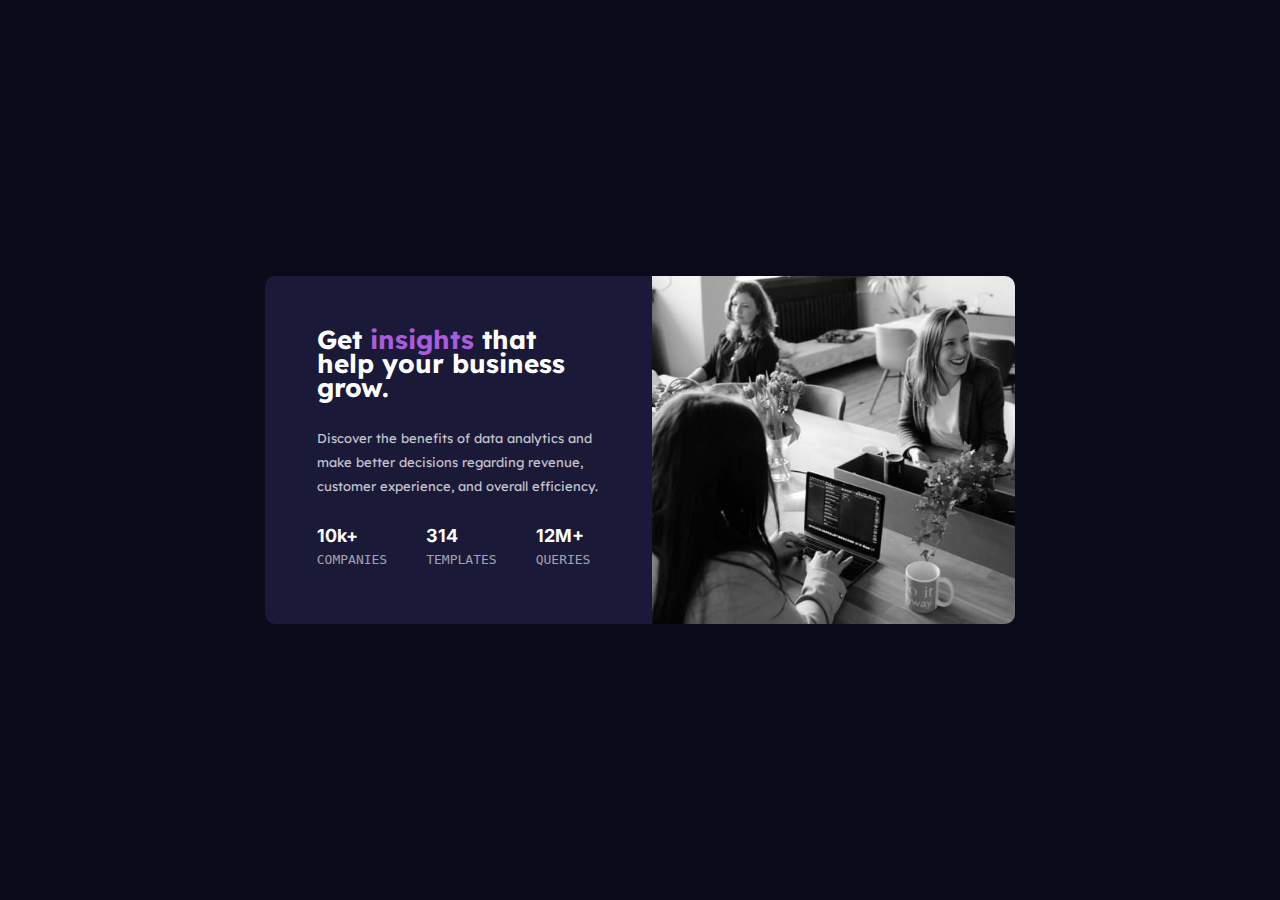
==== index.html @ f73cc8b2 "first commit" ====
<!DOCTYPE html>
<html lang="en">
<head>
  <meta charset="UTF-8">
  <meta name="viewport" content="width=device-width, initial-scale=1.0"> <!-- displays site properly based on user's device -->

  <link rel="icon" type="image/png" sizes="32x32" href="./images/favicon-32x32.png">
  <link rel="stylesheet" href="style/style.css">

  <link rel="preconnect" href="https://fonts.googleapis.com">
  <link rel="preconnect" href="https://fonts.gstatic.com" crossorigin>
  <link href="https://fonts.googleapis.com/css2?family=Inter:wght@400;700&family=Lexend+Deca&display=swap" rel="stylesheet">
  <title>Frontend Mentor | Stats preview card component</title>

  
</head>
<body>
  <main>
    <div class="wrapper">
      <div class="wrap-one">
        <picture>
          <source media="(min-width: 616px)" srcset="./images/image-header-desktop.jpg">
          <source srcset="./images/image-header-mobile.jpg">
          <img src="images/image-header-desktop.jpg" alt="female programmers">
        </picture>
      </div>

      <div class="wrap-two">
        <h1>Get <span>insights</span> that help your business grow.</h1>
        <P class="paragraph">Discover the benefits of data analytics and make better decisions regarding revenue, customer 
          experience, and overall efficiency.</P>

          <div class="sats">
            <di>
              <p class="sats-nums"> 10k+</p>
              <pre class="sats-names">COMPANIES</pre>
            </di>
            <div>
              <p class="sats-nums">314</p>
              <pre class="sats-names">TEMPLATES</pre>
            </div>
            <div>
              <p class="sats-nums">12M+</p>
              <pre class="sats-names">QUERIES</pre>
            </div>
          </div>
      </div>
    </div>
  </main>

  
</body>
</html>
---- style/style.css ----
* {
    margin: 0;
    padding: 0;
    box-sizing: border-box;
}

:root {
    --Very-dark-blue: hsl(233, 47%, 7%);
    --Dark-desaturated-blue: hsl(244, 38%, 16%);
    --Soft-violet: hsl(277, 64%, 61%);
    --White: hsl(0, 0%, 100%);
    --Slightly-transparent-white: hsla(0, 0%, 100%, 0.75);
    --Slightly-transparent-white-sats: hsla(0, 0%, 100%, 0.6);
}

body {
    min-height: 100vh;
    display: flex;
    justify-content: center;
    align-items: center;
    background-color: var(--Very-dark-blue);
    color: var(--White);
    font-size: .8125rem;
    line-height: 1.5rem;
    
}

.wrapper {
    max-width: 300px;
    width: 95%;
    background-color: var(--Dark-desaturated-blue);
    border-radius: 10px;
    overflow: hidden;
    text-align: center;
    margin: 2em;
    
    font-family: 'Lexend Deca', sans-serif;
}

.wrap-two {
    padding: 2em;
}

h1 {
    margin-bottom: 1em;
}

img {
    width: 100%;
}

span {
    color: var(--Soft-violet);
}

.paragraph {
    font-weight: 400;
    color: var(--Slightly-transparent-white);
}

.sats {
    font-family: 'Inter', sans-serif;
    display: flex;
    flex-direction: column;
    gap: 2em;
    margin-top: 2em;
    color: var(--Slightly-transparent-white-sats);
}

.sats-nums {
    font-weight: 700;
    font-size: 18px;
    color: var(--White);
}

@media only screen and (min-width: 616px) {
    .wrapper {
        max-width: 790px;
        margin: 0 auto;
        display: flex;
        flex-direction: row-reverse;
     text-align: left;
    }

    .wrap-two {
        width: 70%;
        padding: 4em;
    }

    img {
        height: 100%;
        object-fit: cover;
    }

    .sats {
        display: flex;
        flex-direction: row;
        gap: 3em;
        /* margin-top: 3em; */
    }
}
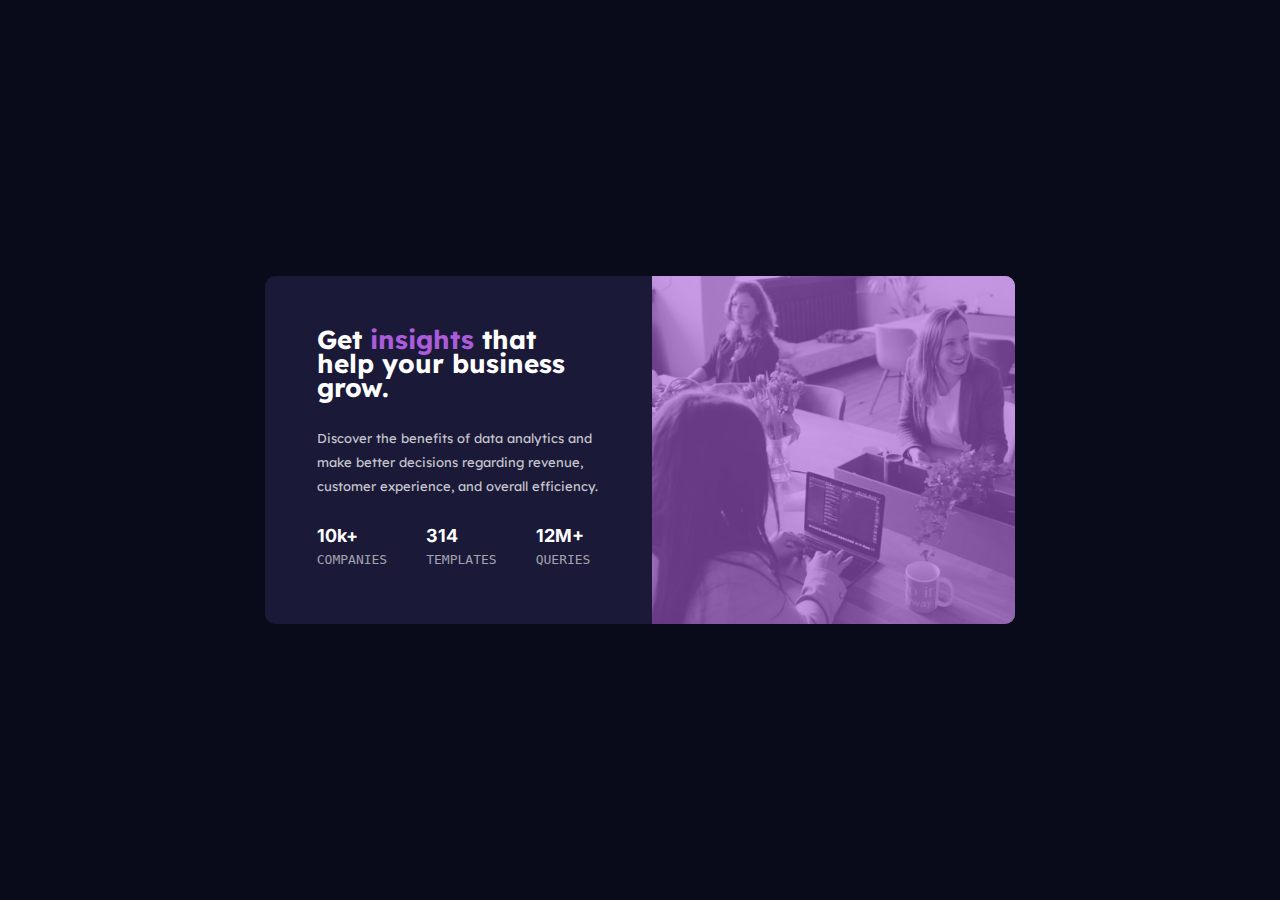
==== commit 3bc1d53b: "last" ====
--- a/index.html
+++ b/index.html
@@ -21,8 +21,9 @@
         <picture>
           <source media="(min-width: 616px)" srcset="./images/image-header-desktop.jpg">
           <source srcset="./images/image-header-mobile.jpg">
-          <img src="images/image-header-desktop.jpg" alt="female programmers">
+          <img src="images/image-header-desktop.jpg" alt="">
         </picture>
+        <div class="background-img"></div>
       </div>
 
       <div class="wrap-two">
--- a/style/style.css
+++ b/style/style.css
@@ -48,7 +48,17 @@
 img {
     width: 100%;
 }
-
+.wrap-one{
+    position: relative;
+}
+.background-img {
+    background-color: var(--Soft-violet);
+    width: 100%;
+    height: 100%;
+    position: absolute;
+    top: 0;
+    opacity: 0.6;
+}
 span {
     color: var(--Soft-violet);
 }
@@ -96,6 +106,5 @@
         display: flex;
         flex-direction: row;
         gap: 3em;
-        /* margin-top: 3em; */
     }
 }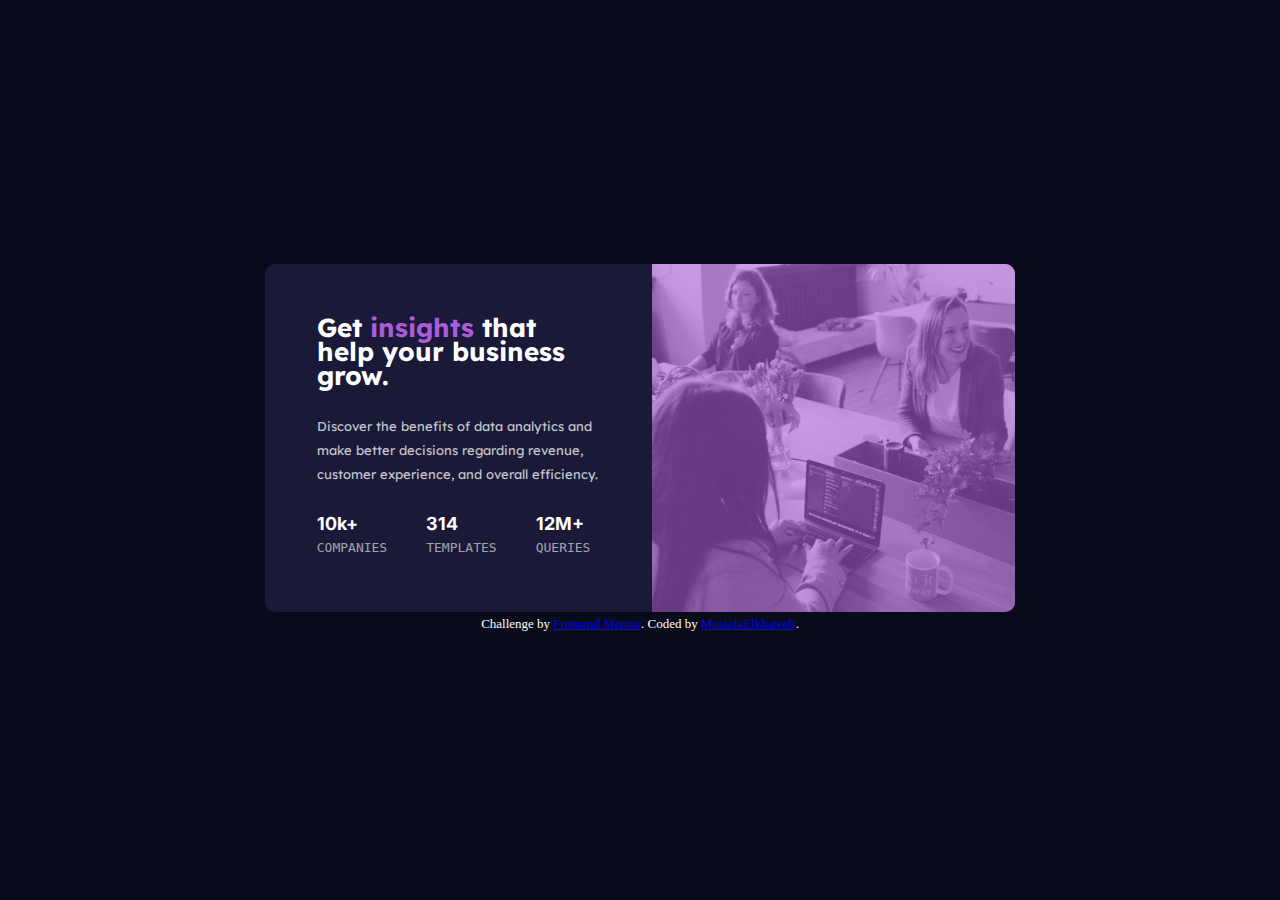
==== commit d2aaf59b: "second commit" ====
--- a/index.html
+++ b/index.html
@@ -18,11 +18,9 @@
   <main>
     <div class="wrapper">
       <div class="wrap-one">
-        <picture>
-          <source media="(min-width: 616px)" srcset="./images/image-header-desktop.jpg">
-          <source srcset="./images/image-header-mobile.jpg">
-          <img src="images/image-header-desktop.jpg" alt="">
-        </picture>
+        <div class="img">
+        <img src="images/image-header-desktop.jpg" class="IMg" alt="">
+        </div>
         <div class="background-img"></div>
       </div>
 
@@ -32,10 +30,10 @@
           experience, and overall efficiency.</P>
 
           <div class="sats">
-            <di>
+            <div>
               <p class="sats-nums"> 10k+</p>
               <pre class="sats-names">COMPANIES</pre>
-            </di>
+            </div>
             <div>
               <p class="sats-nums">314</p>
               <pre class="sats-names">TEMPLATES</pre>
@@ -49,6 +47,9 @@
     </div>
   </main>
 
-  
+  <footer class="attribution">
+    Challenge by <a href="https://www.frontendmentor.io?ref=challenge" target="_blank">Frontend Mentor</a>. 
+    Coded by <a href="https://github.com/melkhateeb193">MostafaElkhateeb</a>.
+   </footer>  
 </body>
 </html>--- a/style/style.css
+++ b/style/style.css
@@ -18,6 +18,7 @@
     display: flex;
     justify-content: center;
     align-items: center;
+    flex-direction: column;
     background-color: var(--Very-dark-blue);
     color: var(--White);
     font-size: .8125rem;
@@ -33,7 +34,6 @@
     overflow: hidden;
     text-align: center;
     margin: 2em;
-    
     font-family: 'Lexend Deca', sans-serif;
 }
 
@@ -45,8 +45,9 @@
     margin-bottom: 1em;
 }
 
-img {
+.IMg , .img {
     width: 100%;
+    height: 100%    ;
 }
 .wrap-one{
     position: relative;
@@ -82,14 +83,17 @@
     font-size: 18px;
     color: var(--White);
 }
-
+picture{
+    height: 100%;
+    width: 100%;
+}
 @media only screen and (min-width: 616px) {
     .wrapper {
         max-width: 790px;
         margin: 0 auto;
         display: flex;
         flex-direction: row-reverse;
-     text-align: left;
+          text-align: left;
     }
 
     .wrap-two {
@@ -97,7 +101,7 @@
         padding: 4em;
     }
 
-    img {
+    IMg {
         height: 100%;
         object-fit: cover;
     }
@@ -107,4 +111,5 @@
         flex-direction: row;
         gap: 3em;
     }
+   
 }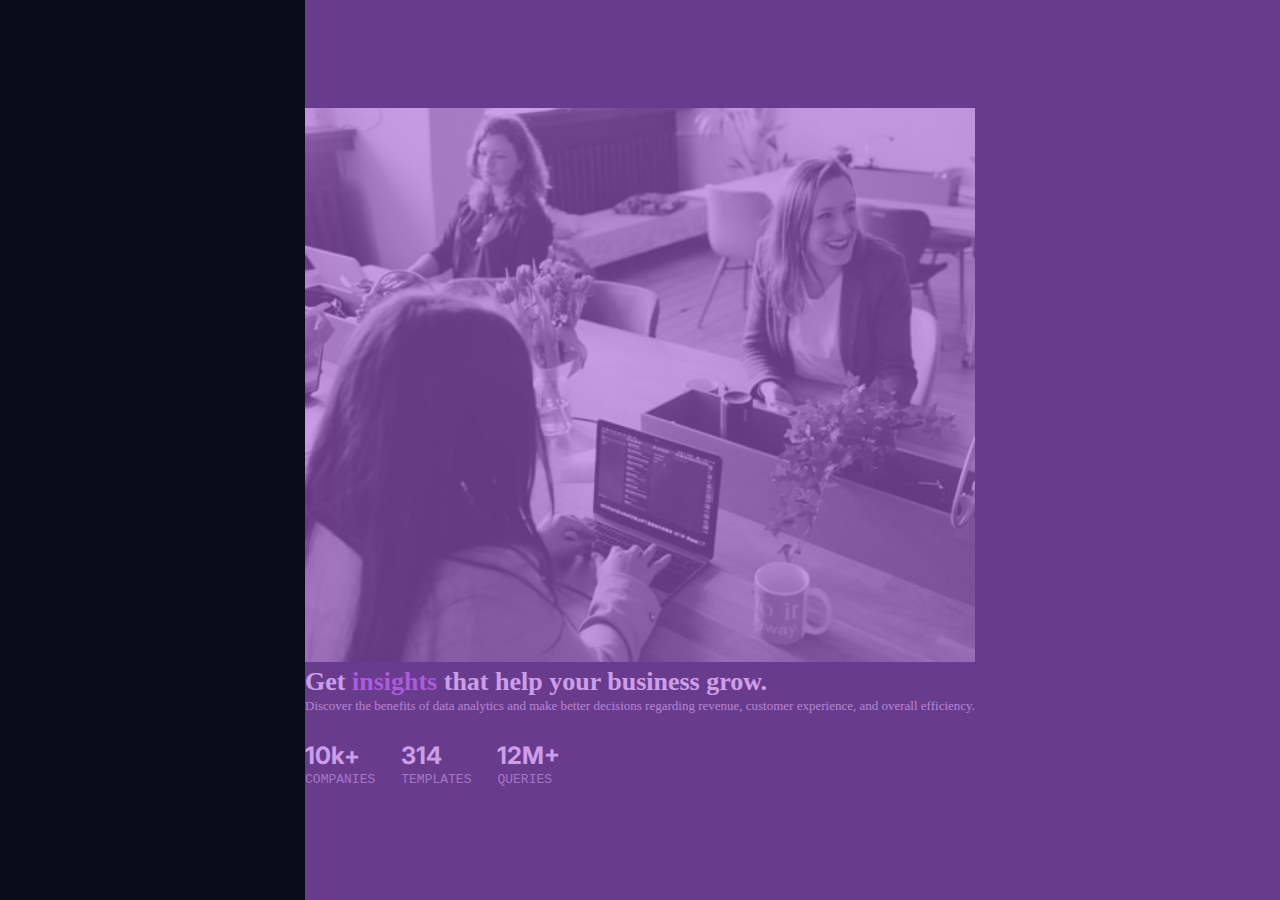
==== commit ba2904c7: "first commit" ====
--- a/index.html
+++ b/index.html
@@ -47,9 +47,6 @@
     </div>
   </main>
 
-  <footer class="attribution">
-    Challenge by <a href="https://www.frontendmentor.io?ref=challenge" target="_blank">Frontend Mentor</a>. 
-    Coded by <a href="https://github.com/melkhateeb193">MostafaElkhateeb</a>.
-   </footer>  
+
 </body>
 </html>--- a/style/style.css
+++ b/style/style.css
@@ -14,7 +14,7 @@
 }
 
 body {
-    min-height: 100vh;
+    height: 100vh;
     display: flex;
     justify-content: center;
     align-items: center;
@@ -25,32 +25,48 @@
     line-height: 1.5rem;
     
 }
-
-.wrapper {
-    max-width: 300px;
-    width: 95%;
+.row {
+    width: 900px;
+    height: 400px;
     background-color: var(--Dark-desaturated-blue);
     border-radius: 10px;
     overflow: hidden;
-    text-align: center;
-    margin: 2em;
     font-family: 'Lexend Deca', sans-serif;
 }
-
-.wrap-two {
-    padding: 2em;
+span {
+    color: var(--Soft-violet);
 }
 
-h1 {
-    margin-bottom: 1em;
+.paragraph {
+    font-weight: 400;
+    color: var(--Slightly-transparent-white);
 }
+.fw-bolder {
+    font-size:32px;
+}
+
+.sats {
+    font-family: 'Inter', sans-serif;
+    display: flex;
+    gap: 2em;
+    margin-top: 2em;
+    color: var(--Slightly-transparent-white-sats);
+}
+
+.sats-nums {
+    font-weight: 700;
+    font-size: 24px;
+    color: var(--White);
+}
+
 
 .IMg , .img {
     width: 100%;
     height: 100%    ;
 }
 .wrap-one{
-    position: relative;
+    width: 100%;
+    height: 100%;
 }
 .background-img {
     background-color: var(--Soft-violet);
@@ -60,56 +76,36 @@
     top: 0;
     opacity: 0.6;
 }
-span {
-    color: var(--Soft-violet);
-}
 
-.paragraph {
-    font-weight: 400;
-    color: var(--Slightly-transparent-white);
-}
-
-.sats {
-    font-family: 'Inter', sans-serif;
-    display: flex;
-    flex-direction: column;
-    gap: 2em;
-    margin-top: 2em;
-    color: var(--Slightly-transparent-white-sats);
-}
-
-.sats-nums {
-    font-weight: 700;
-    font-size: 18px;
-    color: var(--White);
-}
 picture{
     height: 100%;
     width: 100%;
 }
-@media only screen and (min-width: 616px) {
-    .wrapper {
-        max-width: 790px;
-        margin: 0 auto;
+@media only screen and (max-width: 910px) {
+    body{
+        padding: 20px;
+        height: fit-content;
+    }
+    .row{
+        width: 100%;
+        height: fit-content;
         display: flex;
-        flex-direction: row-reverse;
-          text-align: left;
+        flex-direction: column-reverse;
     }
-
-    .wrap-two {
-        width: 70%;
-        padding: 4em;
+    .text-container{
+        width: 100%;
+        height: fit-content;
+        margin: 0;
+        text-align: center;
     }
-
-    IMg {
-        height: 100%;
-        object-fit: cover;
+    .IMg , .img {
+        width: 100%;
+        height: 100%    ;
     }
-
+    .col-md-6.position-relative {
+        width: 100%;
+    }
     .sats {
-        display: flex;
-        flex-direction: row;
-        gap: 3em;
+        flex-direction: column;
     }
-   
-}+} 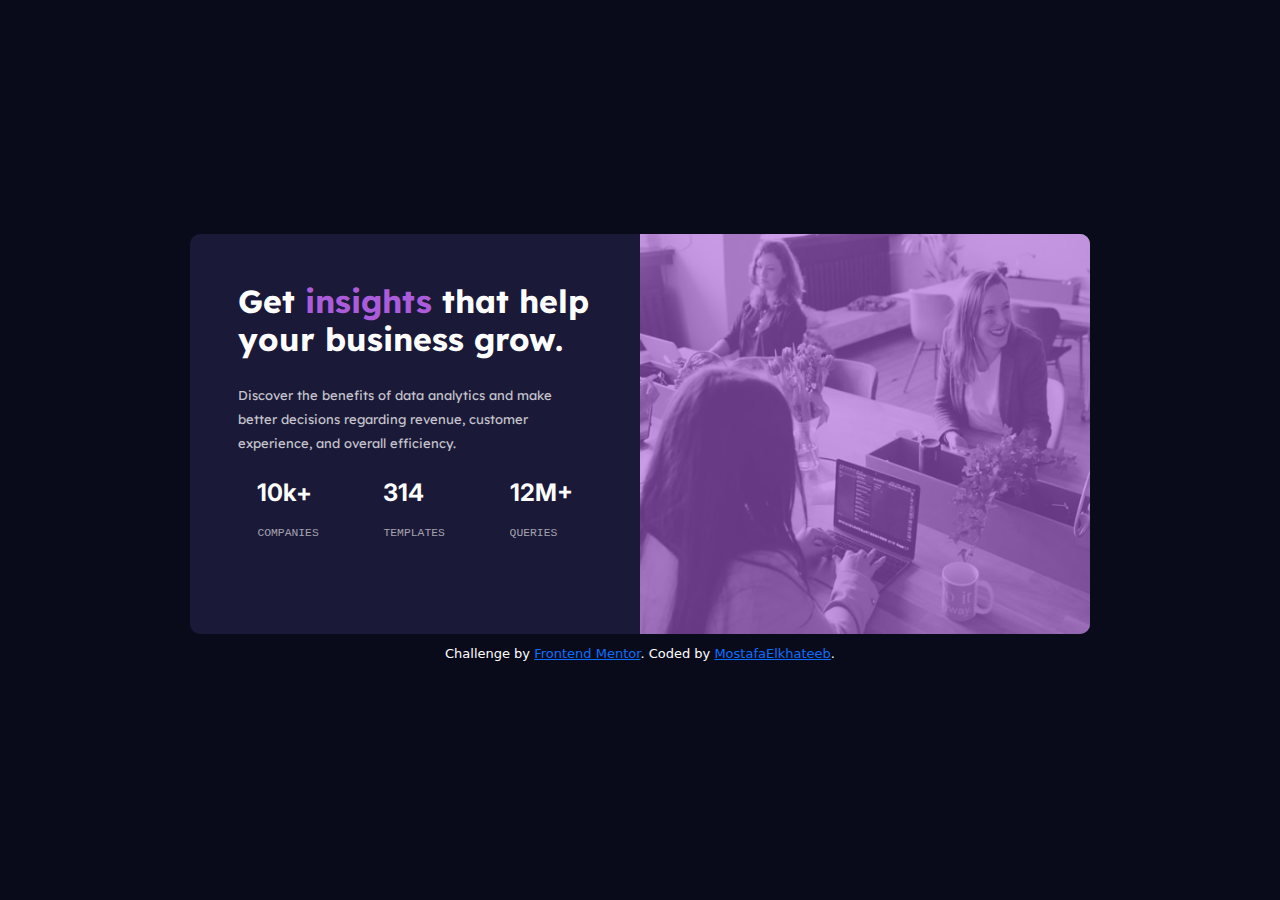
==== commit 5e21e0c9: "first commit" ====
--- a/index.html
+++ b/index.html
@@ -1,52 +1,52 @@
 <!DOCTYPE html>
 <html lang="en">
 <head>
-  <meta charset="UTF-8">
-  <meta name="viewport" content="width=device-width, initial-scale=1.0"> <!-- displays site properly based on user's device -->
+    <meta charset="UTF-8">
+    <meta http-equiv="X-UA-Compatible" content="IE=edge">
+    <meta name="viewport" content="width=device-width, initial-scale=1.0">
 
-  <link rel="icon" type="image/png" sizes="32x32" href="./images/favicon-32x32.png">
-  <link rel="stylesheet" href="style/style.css">
-
-  <link rel="preconnect" href="https://fonts.googleapis.com">
-  <link rel="preconnect" href="https://fonts.gstatic.com" crossorigin>
-  <link href="https://fonts.googleapis.com/css2?family=Inter:wght@400;700&family=Lexend+Deca&display=swap" rel="stylesheet">
-  <title>Frontend Mentor | Stats preview card component</title>
-
-  
+    <link href="https://fonts.googleapis.com/css2?family=Inter:wght@400;700&family=Lexend+Deca&display=swap" rel="stylesheet">
+    <title>Frontend Mentor | Stats preview card component</title>
+    <link rel="stylesheet" href="style/bootstrap.min.css">
+    <link rel="stylesheet" href="style/style.css">
 </head>
 <body>
-  <main>
-    <div class="wrapper">
-      <div class="wrap-one">
-        <div class="img">
-        <img src="images/image-header-desktop.jpg" class="IMg" alt="">
+    <main class="contianer d-flex justify-content-center align-items-center">
+    <div class="row g-0">
+        <div class="col-md-6 text container p-5">
+            <div class="text-container">
+                <h1 class="fw-bolder">Get <span>insights</span> that help your business grow.</h1>
+                <P class="paragraph pt-3">Discover the benefits of data analytics and make better decisions regarding revenue, customer 
+                experience, and overall efficiency.</P>
+        
+                <div class="sats d-flex justify-content-around">
+                    <div>
+                    <p class="sats-nums"> 10k+</p>
+                    <pre class="sats-names">COMPANIES</pre>
+                    </div>
+                    <div>
+                    <p class="sats-nums">314</p>
+                    <pre class="sats-names">TEMPLATES</pre>
+                    </div>
+                    <div>
+                    <p class="sats-nums">12M+</p>
+                    <pre class="sats-names">QUERIES</pre>
+                    </div>
+                </div>
+            </div>
         </div>
-        <div class="background-img"></div>
-      </div>
-
-      <div class="wrap-two">
-        <h1>Get <span>insights</span> that help your business grow.</h1>
-        <P class="paragraph">Discover the benefits of data analytics and make better decisions regarding revenue, customer 
-          experience, and overall efficiency.</P>
-
-          <div class="sats">
-            <div>
-              <p class="sats-nums"> 10k+</p>
-              <pre class="sats-names">COMPANIES</pre>
-            </div>
-            <div>
-              <p class="sats-nums">314</p>
-              <pre class="sats-names">TEMPLATES</pre>
-            </div>
-            <div>
-              <p class="sats-nums">12M+</p>
-              <pre class="sats-names">QUERIES</pre>
-            </div>
-          </div>
-      </div>
+        <div class="col-md-6 position-relative">
+            <div class="wrap-one">
+                <div class="img">
+                <img src="images/image-header-desktop.jpg" class="IMg" alt="">
+                </div>
+                <div class="background-img"></div>
+        </div>
     </div>
-  </main>
-
-
+    </main>
+    <footer class="attribution mt-2 text-center">
+        Challenge by <a href="https://www.frontendmentor.io?ref=challenge" target="_blank">Frontend Mentor</a>. 
+        Coded by <a href="https://github.com/melkhateeb193">MostafaElkhateeb</a>.
+       </footer>  
 </body>
 </html>